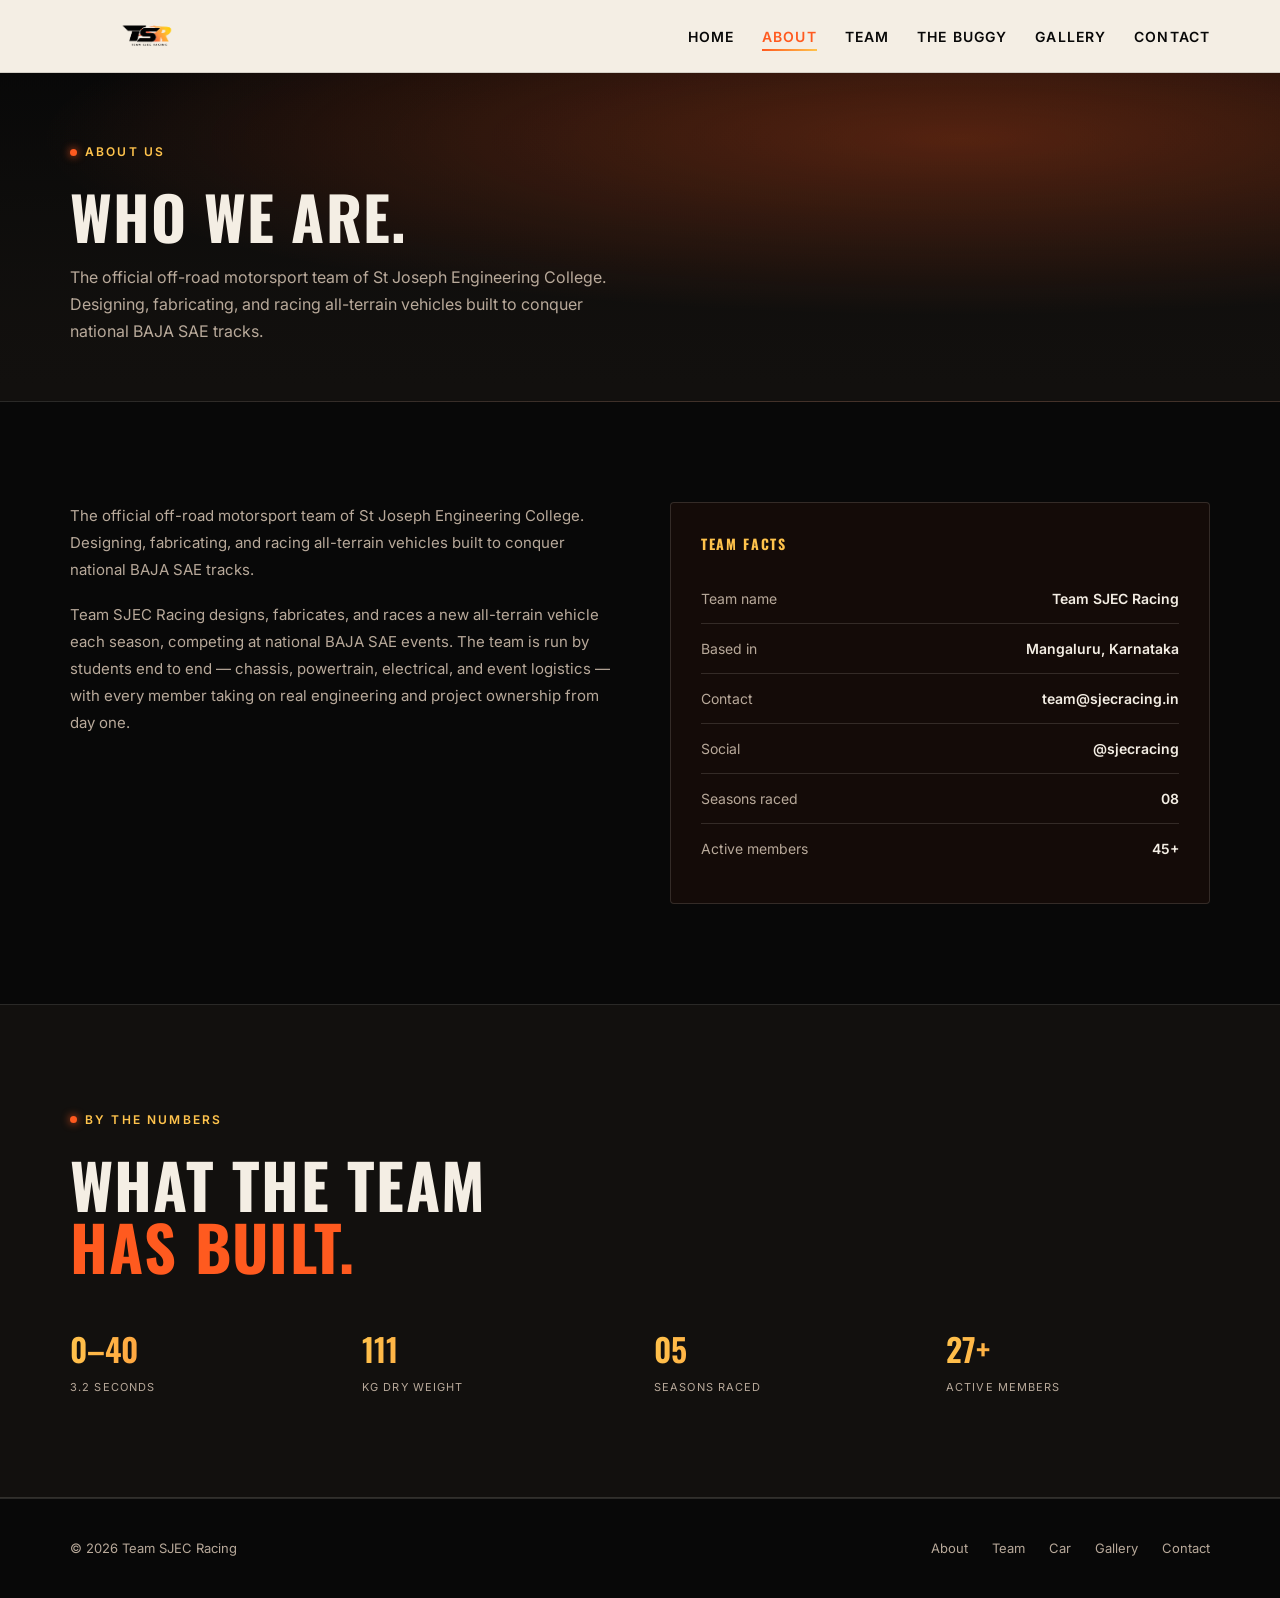
==== about.html @ 3e98de1a "Add files via upload" ====
<!DOCTYPE html>
<html lang="en">
<head>
  <meta charset="UTF-8">
  <meta name="viewport" content="width=device-width, initial-scale=1.0">
  <title>Team SJEC Racing — About</title>
  <link rel="preconnect" href="https://fonts.googleapis.com">
  <link href="https://fonts.googleapis.com/css2?family=Oswald:wght@400;500;600;700&family=Inter:wght@400;500;600&display=swap" rel="stylesheet">
  <link rel="stylesheet" href="style.css">
</head>
<body>

  <header>
    <div class="wrap">
      <nav>
        <a href="index.html" class="logo-link">
          <img src="logo.png" alt="Team SJEC Racing logo">
        </a>
        <ul class="navlinks">
          <li><a href="index.html">Home</a></li>
          <li><a href="about.html" class="active">About</a></li>
          <li><a href="team.html">Team</a></li>
          <li><a href="car.html">The Buggy</a></li>
          <li><a href="gallery.html">Gallery</a></li>
          <li><a href="contact.html">Contact</a></li>
        </ul>
      </nav>
    </div>
  </header>

  <section class="page-header">
    <div class="page-header-media">
      <video autoplay muted loop playsinline preload="none" aria-hidden="true">
        <source src="assets/videos/hero-loop.mp4" type="video/mp4">
      </video>
    </div>
    <div class="wrap">
      <div class="eyebrow"><span class="dot"></span> ABOUT US</div>
      <h1>Who we <span class="accent">are.</span></h1>
      <p class="lede" id="about-desc"></p>
    </div>
  </section>

  <section class="content-section">
    <div class="wrap about-grid">
      <div class="about-copy">
        <p id="about-copy-1"></p>
        <p id="about-copy-2"></p>
      </div>
      <div class="about-facts">
        <h3 style="font-size:14px; letter-spacing:0.12em; color: var(--gold); margin-bottom:20px;">TEAM FACTS</h3>
        <div class="fact-row"><span>Team name</span><b id="fact-name"></b></div>
        <div class="fact-row"><span>Based in</span><b id="fact-location"></b></div>
        <div class="fact-row"><span>Contact</span><b id="fact-email"></b></div>
        <div class="fact-row"><span>Social</span><b id="fact-social"></b></div>
        <div class="fact-row"><span>Seasons raced</span><b id="fact-seasons"></b></div>
        <div class="fact-row"><span>Active members</span><b id="fact-members"></b></div>
      </div>
    </div>
  </section>

  <section class="content-section gallery-section">
    <div class="wrap">
      <div class="section-heading">
        <div class="eyebrow"><span class="dot"></span> BY THE NUMBERS</div>
        <h2>What the team<br><span class="accent">has built.</span></h2>
      </div>
      <div class="stat-strip" id="about-stats" style="border-top:none; padding-top:0; margin-top:0;"></div>
    </div>
  </section>

  <footer>
    <div class="wrap footer-inner">
      <div id="footer-copy">© 2026 Team SJEC Racing</div>
      <div class="footer-links">
        <a href="about.html">About</a>
        <a href="team.html">Team</a>
        <a href="car.html">Car</a>
        <a href="gallery.html">Gallery</a>
        <a href="contact.html">Contact</a>
      </div>
    </div>
  </footer>

  <script src="data.js"></script>
  <script>
    document.getElementById('about-desc').textContent = TSR_DATA.team.description;
    document.getElementById('about-copy-1').textContent = TSR_DATA.team.description;
    document.getElementById('about-copy-2').textContent =
      `${TSR_DATA.team.name} designs, fabricates, and races a new all-terrain vehicle each season, competing at national BAJA SAE events. The team is run by students end to end — chassis, powertrain, electrical, and event logistics — with every member taking on real engineering and project ownership from day one.`;

    document.getElementById('fact-name').textContent = TSR_DATA.team.name;
    document.getElementById('fact-location').textContent = TSR_DATA.team.location;
    document.getElementById('fact-email').textContent = TSR_DATA.team.email;
    document.getElementById('fact-social').textContent = TSR_DATA.team.social;

    const seasons = TSR_DATA.team.stats.find(s => s.label.toLowerCase().includes('season'));
    const members = TSR_DATA.team.stats.find(s => s.label.toLowerCase().includes('member'));
    document.getElementById('fact-seasons').textContent = seasons ? seasons.value : '—';
    document.getElementById('fact-members').textContent = members ? members.value : '—';

    document.getElementById('about-stats').innerHTML = TSR_DATA.team.stats.map(stat => `
      <div class="stat">
        <b>${stat.value}</b>
        <span>${stat.label}</span>
      </div>
    `).join('');
  </script>
  <script src="motion.js"></script>
</body>
</html>
---- style.css ----
:root {
  --black: #080808;
  --charcoal: #12100e;
  --orange-hot: #FF5A1F;
  --orange-deep: #b93f16;
  --gold: #ffc34c;
  --cream: #F4EEE4;
  --muted: #B8A99A;
  --line: rgba(244, 238, 228, 0.14);
}

* {
  box-sizing: border-box;
  margin: 0;
  padding: 0;
}

body {
  background: var(--black);
  color: var(--cream);
  font-family: 'Inter', sans-serif;
  overflow-x: hidden;
  line-height: 1.5;
}

h1, h2, h3, h4, .display {
  font-family: 'Oswald', sans-serif;
  text-transform: uppercase;
  letter-spacing: 0.02em;
}

a {
  color: inherit;
  text-decoration: none;
}

.wrap {
  max-width: 1200px;
  margin: 0 auto;
  padding: 0 30px;
}

/* Header & Navigation */
header {
  position: sticky;
  top: 0;
  z-index: 100;
  background: var(--cream);
  backdrop-filter: blur(10px);
  border-bottom: 1px solid rgba(8, 8, 8, 0.14);
}

nav {
  display: flex;
  align-items: center;
  justify-content: space-between;
  padding: 12px 0;
}

.logo-link {
  display: flex;
  align-items: center;
  gap: 12px;
}

.logo-link img {
  height: 48px;
  width: 154px;
  object-fit: contain;
  display: block;
}

.logo-link span {
  display: none;
}

.navlinks {
  display: flex;
  gap: 28px;
  list-style: none;
}

.navlinks a {
  font-size: 14px;
  font-weight: 600;
  letter-spacing: 0.08em;
  text-transform: uppercase;
  color: var(--black);
  transition: color 0.2s ease;
}

.navlinks a:hover,
.navlinks a.active {
  color: var(--orange-hot);
}

/* Hero Section */
.hero {
  position: relative;
  padding: 80px 0 100px;
  background:
    radial-gradient(120% 90% at 75% 20%, rgba(255, 90, 31, 0.25), transparent 60%),
    radial-gradient(80% 60% at 100% 0%, var(--orange-deep) 0%, transparent 60%),
    linear-gradient(180deg, var(--black) 0%, var(--charcoal) 100%);
  border-bottom: 1px solid var(--line);
  overflow: hidden;
}

.hero-media {
  position: absolute;
  inset: 0;
  z-index: 0;
}

.hero-media img {
  width: 100%;
  height: 100%;
  object-fit: cover;
  opacity: 0.28;
  filter: grayscale(25%) contrast(1.05);
}

.hero-media::after {
  content: "";
  position: absolute;
  inset: 0;
  background:
    radial-gradient(120% 90% at 75% 20%, rgba(255, 90, 31, 0.35), transparent 60%),
    linear-gradient(180deg, rgba(11, 11, 11, 0.55) 0%, var(--charcoal) 92%);
}

.hero > .wrap {
  position: relative;
  z-index: 1;
}

.eyebrow {
  display: inline-flex;
  align-items: center;
  gap: 8px;
  font-size: 12px;
  letter-spacing: 0.18em;
  color: var(--gold);
  font-weight: 600;
  margin-bottom: 24px;
}

.eyebrow .dot {
  width: 7px;
  height: 7px;
  border-radius: 50%;
  background: var(--orange-hot);
  box-shadow: 0 0 8px var(--orange-hot);
}

.hero h1 {
  font-size: clamp(48px, 6vw, 76px);
  line-height: 1;
  font-weight: 700;
  max-width: 850px;
}

.hero h1 .accent {
  background: linear-gradient(100deg, var(--gold), var(--orange-hot));
  -webkit-background-clip: text;
  background-clip: text;
  color: transparent;
}

.hero p.lede {
  max-width: 520px;
  margin-top: 24px;
  font-size: 16px;
  color: var(--muted);
  line-height: 1.7;
}

.hero-ctas {
  display: flex;
  gap: 16px;
  margin-top: 36px;
}

.btn-primary {
  padding: 14px 28px;
  font-weight: 700;
  font-size: 13px;
  letter-spacing: 0.05em;
  text-transform: uppercase;
  background: linear-gradient(100deg, var(--orange-hot), var(--gold));
  color: #120803;
  border-radius: 3px;
  display: inline-block;
  transition: transform 0.15s ease, opacity 0.2s ease;
}

.btn-ghost {
  padding: 14px 28px;
  font-weight: 700;
  font-size: 13px;
  letter-spacing: 0.05em;
  text-transform: uppercase;
  border: 1px solid var(--line);
  color: var(--cream);
  border-radius: 3px;
  display: inline-block;
  transition: background 0.2s ease;
}

.btn-primary:hover { opacity: 0.92; transform: translateY(-1px); }
.btn-ghost:hover { background: rgba(255, 255, 255, 0.05); }

/* Quick Stats Bar */
.stat-strip {
  display: grid;
  grid-template-columns: repeat(auto-fit, minmax(130px, 1fr));
  gap: 28px;
  margin-top: 60px;
  padding-top: 32px;
  border-top: 1px solid var(--line);
}

.stat b {
  display: block;
  font-family: 'Oswald';
  font-size: 32px;
  font-weight: 600;
  background: linear-gradient(100deg, var(--gold), var(--orange-hot));
  -webkit-background-clip: text;
  background-clip: text;
  color: transparent;
}

.stat span {
  font-size: 11px;
  letter-spacing: 0.1em;
  color: var(--muted);
  text-transform: uppercase;
}

/* Feature Spotlight Grid */
.spotlight {
  padding: 90px 0;
  background: var(--charcoal);
  border-bottom: 1px solid var(--line);
}

.spotlight-grid {
  display: grid;
  grid-template-columns: 1.1fr 0.9fr;
  gap: 50px;
  align-items: center;
}

.spotlight-image {
  position: relative;
  min-height: 420px;
  border: 1px solid var(--line);
  border-radius: 4px;
  overflow: hidden;
  background:
    linear-gradient(135deg, rgba(255, 90, 31, 0.2), transparent 45%),
    repeating-linear-gradient(135deg, rgba(244, 238, 228, 0.06) 0 1px, transparent 1px 18px),
    #0d0d0c;
  display: flex;
  flex-direction: column;
  justify-content: space-between;
  padding: 34px;
}

.spotlight-image img {
  position: absolute;
  inset: 0;
  width: 100%;
  height: 100%;
  object-fit: cover;
  z-index: 0;
}

.spotlight-image.has-photo::before {
  content: "";
  position: absolute;
  inset: 0;
  z-index: 1;
  background: linear-gradient(180deg, rgba(11, 11, 11, 0) 40%, rgba(11, 11, 11, 0.85) 100%);
}

.spotlight-image.has-photo .machine-number,
.spotlight-image.has-photo .machine-label {
  position: relative;
  z-index: 2;
}

.spotlight-image.has-photo .machine-number {
  font-size: clamp(56px, 9vw, 110px);
}

.machine-number {
  font-family: 'Oswald', sans-serif;
  font-size: clamp(100px, 18vw, 220px);
  line-height: 0.8;
  color: var(--cream);
  letter-spacing: -0.02em;
}

.machine-number span {
  color: var(--orange-hot);
}

.machine-label {
  align-self: flex-end;
  max-width: 180px;
  color: var(--gold);
  font-size: 11px;
  font-weight: 600;
  letter-spacing: 0.15em;
  line-height: 1.5;
  text-align: right;
}

.content-section {
  padding: 100px 0;
  background: var(--black);
  border-bottom: 1px solid var(--line);
}

.section-heading {
  margin-bottom: 48px;
}

.section-heading h2,
.contact-section h2 {
  font-size: clamp(38px, 5vw, 62px);
  line-height: 1;
}

.section-heading .accent,
.contact-section .accent {
  color: var(--orange-hot);
}

.member-grid,
.gallery-grid {
  display: grid;
  grid-template-columns: repeat(3, 1fr);
  gap: 16px;
}

.member-card,
.field-card {
  border: 1px solid var(--line);
  background: var(--charcoal);
  overflow: hidden;
}

.field-photo {
  position: relative;
  aspect-ratio: 4 / 3;
  background: #161412;
  overflow: hidden;
}

.field-photo img {
  width: 100%;
  height: 100%;
  object-fit: cover;
  display: block;
  transition: transform 0.4s ease;
}

.field-card:hover .field-photo img {
  transform: scale(1.04);
}

.field-photo .field-number {
  position: absolute;
  top: 14px;
  left: 14px;
  padding: 4px 10px;
  background: rgba(11, 11, 11, 0.7);
  border: 1px solid rgba(244, 238, 228, 0.25);
  border-radius: 3px;
}

.field-card-body {
  padding: 22px 24px 26px;
}

.member-card {
  display: flex;
  flex-direction: column;
}

.card-index,
.card-subteam,
.field-number {
  color: var(--gold);
  font-size: 11px;
  font-weight: 600;
  letter-spacing: 0.12em;
  text-transform: uppercase;
}

.member-card h3 {
  margin-top: 42px;
  font-size: 25px;
}

.field-card h3 {
  margin-top: 0;
  font-size: 20px;
}

.member-card p,
.field-card p,
.contact-copy p {
  color: var(--muted);
  font-size: 14px;
  line-height: 1.7;
}

.member-card p {
  margin: 12px 0 24px;
}

.card-subteam {
  margin-top: auto;
  color: var(--orange-hot);
}

.gallery-section {
  background: var(--charcoal);
}

.field-photo.no-photo {
  display: flex;
  align-items: flex-end;
  padding: 22px;
  background: linear-gradient(145deg, rgba(255, 90, 31, 0.16), transparent 50%), #161412;
}

.field-card-2 .field-photo.no-photo { background: linear-gradient(145deg, rgba(255, 195, 76, 0.14), transparent 50%), #161412; }
.field-card-3 .field-photo.no-photo { background: linear-gradient(145deg, rgba(244, 238, 228, 0.1), transparent 50%), #161412; }

.field-number {
  font-family: 'Oswald', sans-serif;
  font-size: 42px;
  color: var(--orange-hot);
}

.field-card h3 {
  margin: 0 0 10px;
}

.contact-section {
  padding: 100px 0;
  background: var(--orange-hot);
  color: #120803;
}

.contact-section .eyebrow,
.contact-section .contact-copy p {
  color: #3f1609;
}

.contact-section .eyebrow .dot {
  background: #3f1609;
  box-shadow: none;
}

.contact-inner {
  display: grid;
  grid-template-columns: 1fr 0.8fr;
  gap: 80px;
  align-items: end;
}

.contact-copy p {
  margin-bottom: 28px;
  max-width: 430px;
}

.contact-section .btn-primary {
  background: #120803;
  color: var(--cream);
}

.spec-table {
  background: rgba(255, 90, 31, 0.05);
  border: 1px solid var(--line);
  border-radius: 4px;
  padding: 30px;
}

.spec-table h3 {
  font-size: 14px;
  letter-spacing: 0.12em;
  color: var(--gold);
  margin-bottom: 20px;
}

.spec-row {
  display: flex;
  justify-content: space-between;
  padding: 12px 0;
  border-bottom: 1px solid var(--line);
  font-size: 14px;
}

.spec-row:last-child { border-bottom: none; }
.spec-row span { color: var(--muted); }
.spec-row b { color: var(--cream); font-weight: 600; }

/* Interior page header (About / Team / Car / Gallery / Contact) */
.page-header {
  position: relative;
  padding: 64px 0 56px;
  background:
    radial-gradient(120% 90% at 75% 20%, rgba(255, 90, 31, 0.2), transparent 60%),
    linear-gradient(180deg, var(--black) 0%, var(--charcoal) 100%);
  border-bottom: 1px solid var(--line);
}

.page-header h1 {
  font-size: clamp(38px, 5vw, 60px);
  line-height: 1.02;
  font-weight: 700;
  max-width: 750px;
}

.page-header .lede {
  max-width: 560px;
  margin-top: 18px;
  font-size: 16px;
  color: var(--muted);
  line-height: 1.7;
}

/* Home page teaser grid */
.teaser-grid {
  display: grid;
  grid-template-columns: repeat(4, 1fr);
  gap: 16px;
}

.teaser-card {
  padding: 28px 24px;
  border: 1px solid var(--line);
  background: var(--charcoal);
  display: flex;
  flex-direction: column;
  min-height: 190px;
  transition: border-color 0.2s ease, transform 0.15s ease;
}

.teaser-card:hover {
  border-color: var(--orange-hot);
  transform: translateY(-2px);
}

.teaser-card h3 {
  font-size: 20px;
  margin-top: 40px;
}

.teaser-card p {
  color: var(--muted);
  font-size: 13px;
  line-height: 1.6;
  margin-top: 10px;
  flex: 1;
}

.teaser-card .teaser-go {
  margin-top: 16px;
  font-size: 12px;
  font-weight: 600;
  letter-spacing: 0.08em;
  text-transform: uppercase;
  color: var(--orange-hot);
}

/* About page layout */
.about-grid {
  display: grid;
  grid-template-columns: 1fr 1fr;
  gap: 60px;
  align-items: start;
}

.about-copy p {
  color: var(--muted);
  font-size: 15px;
  line-height: 1.8;
  margin-bottom: 18px;
}

.about-facts {
  border: 1px solid var(--line);
  background: rgba(255, 90, 31, 0.05);
  border-radius: 4px;
  padding: 30px;
}

.about-facts .fact-row {
  display: flex;
  justify-content: space-between;
  padding: 14px 0;
  border-bottom: 1px solid var(--line);
  font-size: 14px;
}

.about-facts .fact-row:last-child { border-bottom: none; }
.about-facts .fact-row span { color: var(--muted); }
.about-facts .fact-row b { color: var(--cream); font-weight: 600; }

/* Contact standalone page */
.contact-page-section {
  padding: 100px 0;
  background: var(--orange-hot);
  color: #120803;
}

.contact-page-section .eyebrow,
.contact-page-section .contact-copy p {
  color: #3f1609;
}

.contact-page-section .eyebrow .dot {
  background: #3f1609;
  box-shadow: none;
}

.contact-page-section h1 {
  font-size: clamp(38px, 5vw, 60px);
  line-height: 1.02;
}

.contact-page-inner {
  display: grid;
  grid-template-columns: 1fr 0.8fr;
  gap: 80px;
  align-items: end;
}

.contact-details {
  margin-top: 24px;
  display: flex;
  flex-direction: column;
  gap: 10px;
  font-size: 14px;
  color: #3f1609;
}

/* Footer */
footer {
  padding: 40px 0;
  background: var(--black);
  border-top: 1px solid var(--line);
}

.footer-inner {
  display: flex;
  justify-content: space-between;
  align-items: center;
  font-size: 13px;
  color: var(--muted);
}

.footer-links {
  display: flex;
  gap: 24px;
}

@media (max-width: 860px) {
  .navlinks { display: none; }
  .spotlight-grid { grid-template-columns: 1fr; }
  .spotlight-image { min-height: 280px; }
  .member-grid, .gallery-grid, .contact-inner { grid-template-columns: 1fr; }
  .contact-inner { gap: 36px; }
  .footer-inner { flex-direction: column; gap: 20px; text-align: center; }
  .teaser-grid { grid-template-columns: repeat(2, 1fr); }
  .about-grid { grid-template-columns: 1fr; gap: 36px; }
  .contact-page-inner { grid-template-columns: 1fr; gap: 36px; }
}

@media (max-width: 520px) {
  .teaser-grid { grid-template-columns: 1fr; }
}

@media (max-width: 520px) {
  .wrap { padding: 0 20px; }
  .hero { padding: 60px 0 70px; }
  .hero-ctas { flex-direction: column; align-items: stretch; }
  .hero-ctas a { text-align: center; }
  .spotlight, .content-section, .contact-section { padding: 70px 0; }
  .spotlight-image { min-height: 240px; padding: 24px; }
  .spec-table { padding: 22px; }
  .spec-row { gap: 20px; }
  .spec-row b { text-align: right; }
}

/* ============================================================
   DYNAMIC / MOTION LAYER
   Added on top of the original design — same colors, same logo,
   just a more alive, modern-feeling site.
   ============================================================ */

/* ---------- Scroll progress bar ---------- */
.scroll-progress {
  position: fixed;
  top: 0;
  left: 0;
  height: 3px;
  width: 0%;
  background: linear-gradient(90deg, var(--gold), var(--orange-hot));
  box-shadow: 0 0 10px rgba(255, 90, 31, 0.6);
  z-index: 300;
  transition: width 0.08s linear;
}

/* ---------- Header motion ---------- */
header {
  transition: padding 0.3s ease, box-shadow 0.3s ease;
}

header.scrolled {
  box-shadow: 0 8px 30px rgba(0, 0, 0, 0.18);
}

header.scrolled nav {
  padding: 8px 0;
}

.logo-link img {
  transition: height 0.3s ease, width 0.3s ease;
}

header.scrolled .logo-link img {
  height: 38px;
  width: 122px;
}

.navlinks a {
  position: relative;
}

.navlinks a::after {
  content: "";
  position: absolute;
  left: 0;
  right: 0;
  bottom: -6px;
  height: 2px;
  background: linear-gradient(90deg, var(--orange-hot), var(--gold));
  transform: scaleX(0);
  transform-origin: left;
  transition: transform 0.25s ease;
}

.navlinks a:hover::after,
.navlinks a.active::after {
  transform: scaleX(1);
}

/* ---------- Mobile nav toggle (hamburger) ---------- */
.nav-toggle {
  display: none;
  flex-direction: column;
  justify-content: center;
  align-items: center;
  gap: 5px;
  width: 40px;
  height: 40px;
  background: transparent;
  border: none;
  cursor: pointer;
  z-index: 210;
}

.nav-toggle span {
  display: block;
  width: 22px;
  height: 2px;
  background: var(--black);
  border-radius: 2px;
  transition: transform 0.3s ease, opacity 0.3s ease;
}

.nav-toggle.open span:nth-child(1) {
  transform: translateY(7px) rotate(45deg);
}
.nav-toggle.open span:nth-child(2) {
  opacity: 0;
}
.nav-toggle.open span:nth-child(3) {
  transform: translateY(-7px) rotate(-45deg);
}

.nav-scrim {
  position: fixed;
  inset: 0;
  background: rgba(8, 8, 8, 0.55);
  opacity: 0;
  pointer-events: none;
  transition: opacity 0.3s ease;
  z-index: 190;
}

.nav-scrim.show {
  opacity: 1;
  pointer-events: auto;
}

body.nav-locked {
  overflow: hidden;
}

/* ---------- Scroll reveal ---------- */
.reveal {
  opacity: 0;
  transform: translateY(28px);
  transition: opacity 0.7s cubic-bezier(0.16, 1, 0.3, 1), transform 0.7s cubic-bezier(0.16, 1, 0.3, 1);
  will-change: opacity, transform;
}

.reveal.is-visible {
  opacity: 1;
  transform: translateY(0);
}

/* ---------- Count-up pop (for non-numeric stats) ---------- */
.count-pop {
  animation: countPop 0.5s cubic-bezier(0.34, 1.56, 0.64, 1);
}

@keyframes countPop {
  0% { transform: scale(0.6); opacity: 0; }
  100% { transform: scale(1); opacity: 1; }
}

/* ---------- Hero video background ---------- */
.hero-media {
  transition: transform 0.1s linear;
}

.hero-media video,
.hero-media img {
  width: 100%;
  height: 100%;
  object-fit: cover;
  opacity: 0.34;
  filter: grayscale(15%) contrast(1.05);
}

/* ---------- Page header background video (interior pages) ---------- */
.page-header {
  overflow: hidden;
}

.page-header-media {
  position: absolute;
  inset: 0;
  z-index: 0;
}

.page-header-media video {
  width: 100%;
  height: 100%;
  object-fit: cover;
  opacity: 0.22;
  filter: grayscale(30%) contrast(1.05);
}

.page-header-media::after {
  content: "";
  position: absolute;
  inset: 0;
  background:
    radial-gradient(120% 90% at 75% 20%, rgba(255, 90, 31, 0.22), transparent 60%),
    linear-gradient(180deg, rgba(8, 8, 8, 0.35) 0%, var(--charcoal) 96%);
}

.page-header > .wrap {
  position: relative;
  z-index: 1;
}

/* ---------- Magnetic buttons ---------- */
.btn-primary,
.btn-ghost {
  transition: transform 0.15s ease, opacity 0.2s ease, background 0.2s ease;
}

/* ---------- Video reel showcase ---------- */
.reel-section {
  padding: 100px 0;
  background: var(--charcoal);
  border-bottom: 1px solid var(--line);
}

.reel-grid {
  display: grid;
  grid-template-columns: repeat(2, 1fr);
  gap: 22px;
}

.reel-card {
  position: relative;
  aspect-ratio: 16 / 10;
  border-radius: 6px;
  overflow: hidden;
  border: 1px solid var(--line);
  background: #0d0d0c;
  cursor: pointer;
}

.reel-card video {
  position: absolute;
  inset: 0;
  width: 100%;
  height: 100%;
  object-fit: cover;
  display: block;
}

.reel-card::before {
  content: "";
  position: absolute;
  inset: 0;
  z-index: 1;
  background: linear-gradient(180deg, rgba(8, 8, 8, 0.05) 0%, rgba(8, 8, 8, 0.85) 100%);
  transition: opacity 0.3s ease;
  pointer-events: none;
}

.reel-card.is-playing::before {
  opacity: 0.35;
}

.reel-info {
  position: absolute;
  left: 0;
  right: 0;
  bottom: 0;
  z-index: 2;
  padding: 22px 24px;
  pointer-events: none;
}

.reel-info .card-index {
  display: block;
  margin-bottom: 8px;
}

.reel-info h3 {
  font-size: 22px;
  margin: 0 0 4px;
}

.reel-info p {
  color: var(--muted);
  font-size: 13px;
}

.reel-play {
  position: absolute;
  top: 50%;
  left: 50%;
  transform: translate(-50%, -50%);
  z-index: 3;
  width: 62px;
  height: 62px;
  border-radius: 50%;
  border: none;
  background: linear-gradient(100deg, var(--orange-hot), var(--gold));
  display: flex;
  align-items: center;
  justify-content: center;
  cursor: pointer;
  box-shadow: 0 8px 30px rgba(255, 90, 31, 0.35);
  transition: transform 0.25s ease, opacity 0.25s ease;
}

.reel-play svg {
  width: 20px;
  height: 20px;
  fill: #120803;
  margin-left: 3px;
}

.reel-card.is-playing .reel-play {
  opacity: 0;
  transform: translate(-50%, -50%) scale(0.7);
  pointer-events: none;
}

.reel-card:hover .reel-play {
  transform: translate(-50%, -50%) scale(1.08);
}

.reel-badge {
  position: absolute;
  top: 16px;
  left: 16px;
  z-index: 2;
  display: inline-flex;
  align-items: center;
  gap: 6px;
  padding: 5px 10px;
  background: rgba(8, 8, 8, 0.55);
  border: 1px solid rgba(244, 238, 228, 0.2);
  border-radius: 3px;
  font-size: 10px;
  font-weight: 700;
  letter-spacing: 0.1em;
  color: var(--cream);
}

.reel-badge .rec-dot {
  width: 6px;
  height: 6px;
  border-radius: 50%;
  background: var(--orange-hot);
  box-shadow: 0 0 6px var(--orange-hot);
  animation: recPulse 1.4s infinite;
}

@keyframes recPulse {
  0%, 100% { opacity: 1; }
  50% { opacity: 0.25; }
}

/* ---------- Reduced motion ---------- */
@media (prefers-reduced-motion: reduce) {
  .reveal { transition: none; opacity: 1; transform: none; }
  .count-pop { animation: none; }
  .hero-media, header, .logo-link img { transition: none; }
}

@media (max-width: 860px) {
  .nav-toggle { display: flex; }

  .navlinks {
    display: flex;
    position: fixed;
    top: 0;
    right: 0;
    height: 100vh;
    width: min(78vw, 320px);
    background: var(--cream);
    flex-direction: column;
    justify-content: center;
    align-items: flex-start;
    gap: 26px;
    padding: 40px;
    transform: translateX(100%);
    transition: transform 0.35s cubic-bezier(0.16, 1, 0.3, 1);
    z-index: 200;
    box-shadow: -10px 0 40px rgba(0, 0, 0, 0.25);
  }

  .navlinks.open {
    transform: translateX(0);
  }

  .navlinks a {
    font-size: 18px;
  }

  .reel-grid { grid-template-columns: 1fr; }
}

@media (max-width: 520px) {
  .reel-section { padding: 70px 0; }
}

.reel-card-wide {
  aspect-ratio: 21 / 9;
}

@media (max-width: 700px) {
  .reel-card-wide { aspect-ratio: 4 / 3; }
}
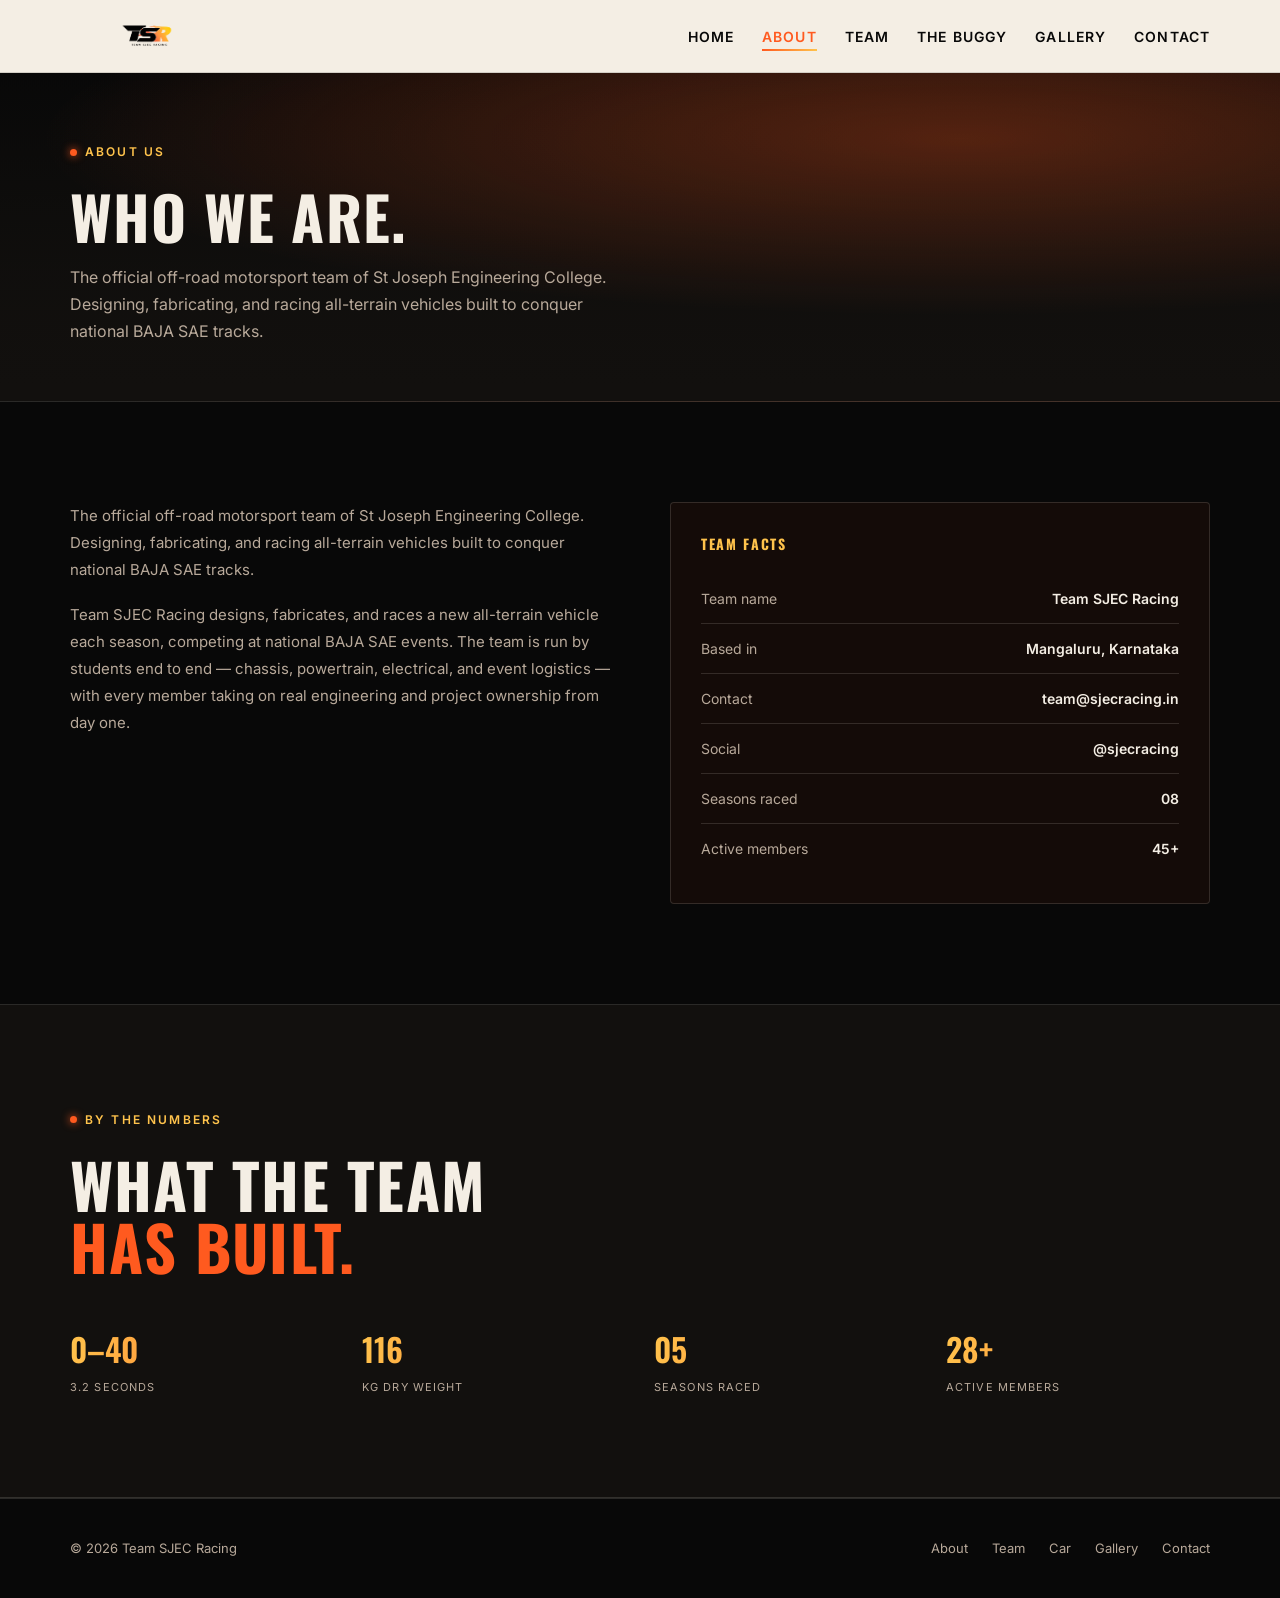
==== commit 2a420197: "Update about.html" ====
--- a/about.html
+++ b/about.html
@@ -31,7 +31,7 @@
   <section class="page-header">
     <div class="page-header-media">
       <video autoplay muted loop playsinline preload="none" aria-hidden="true">
-        <source src="assets/videos/hero-loop.mp4" type="video/mp4">
+        <source src="hero-loop.mp4" type="video/mp4">
       </video>
     </div>
     <div class="wrap">
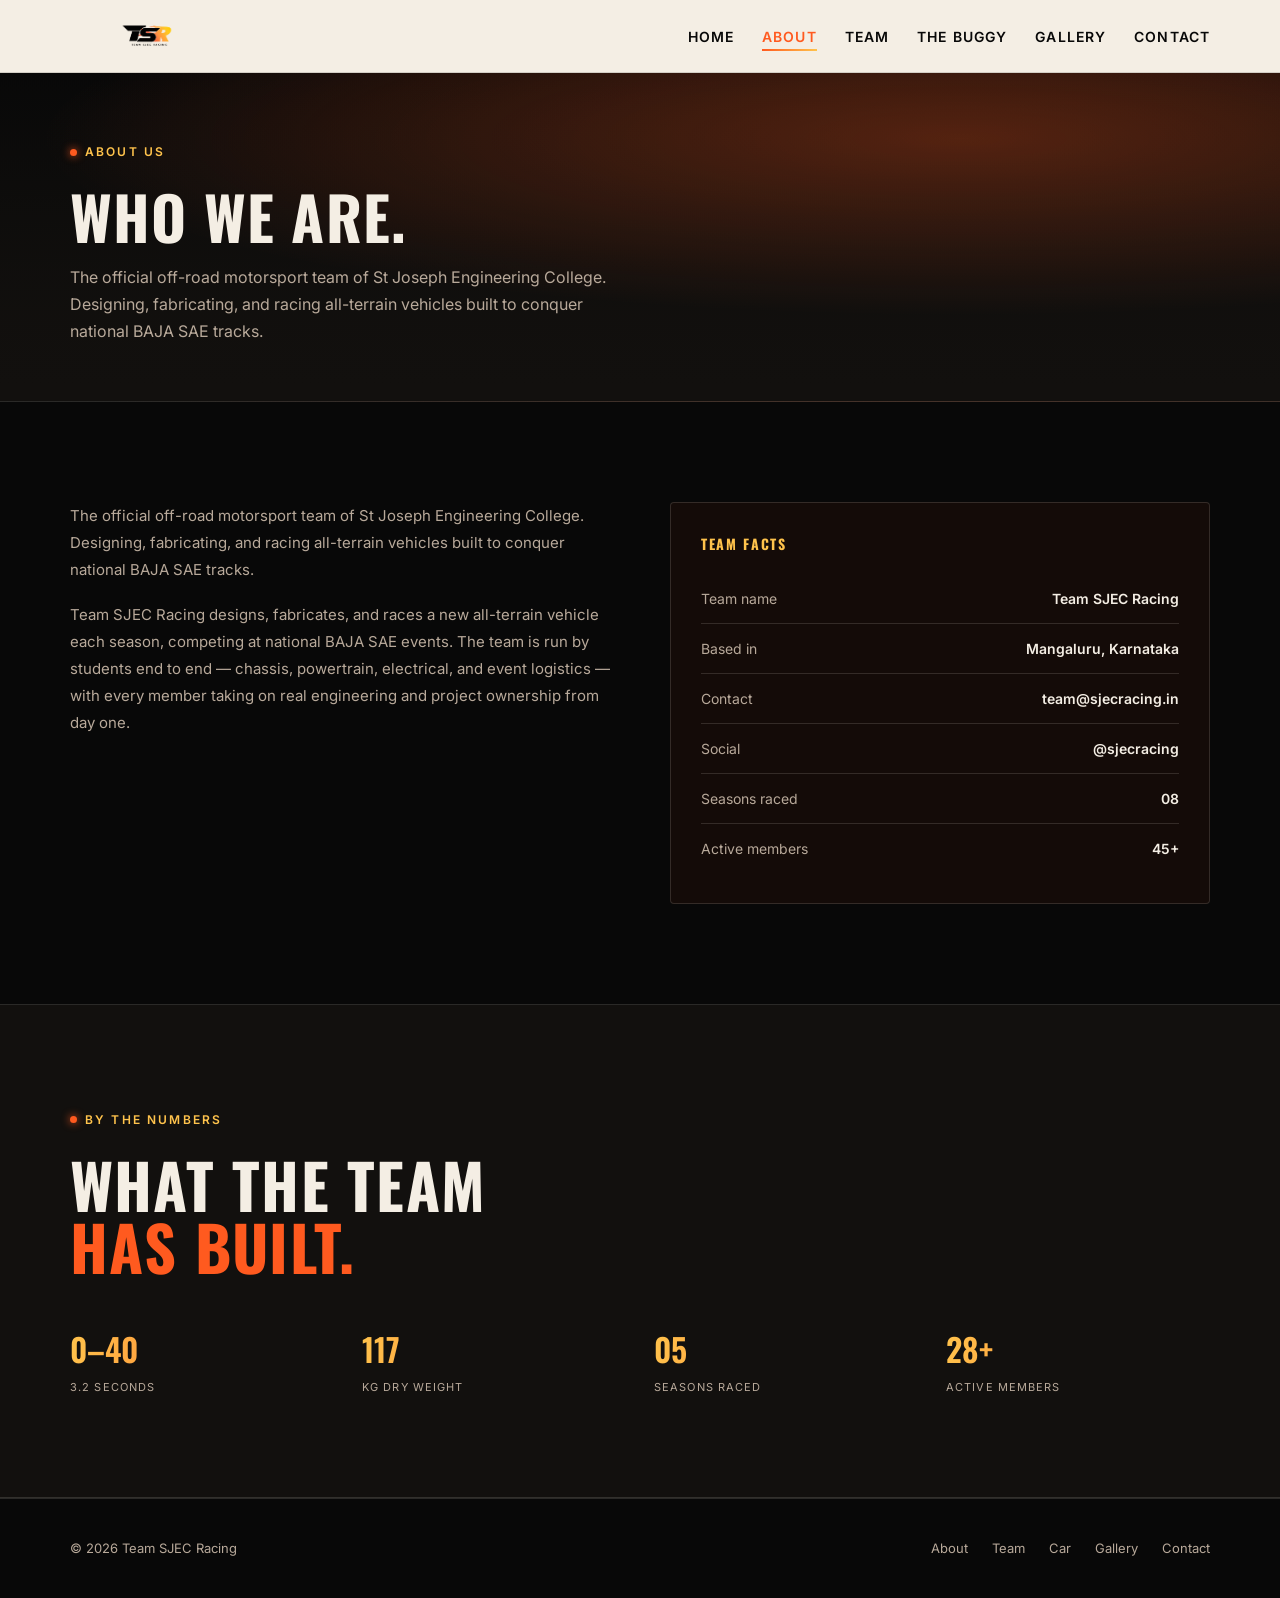
==== commit 7a468110: "Update about.html" ====
(no text change in the page or its own stylesheets)
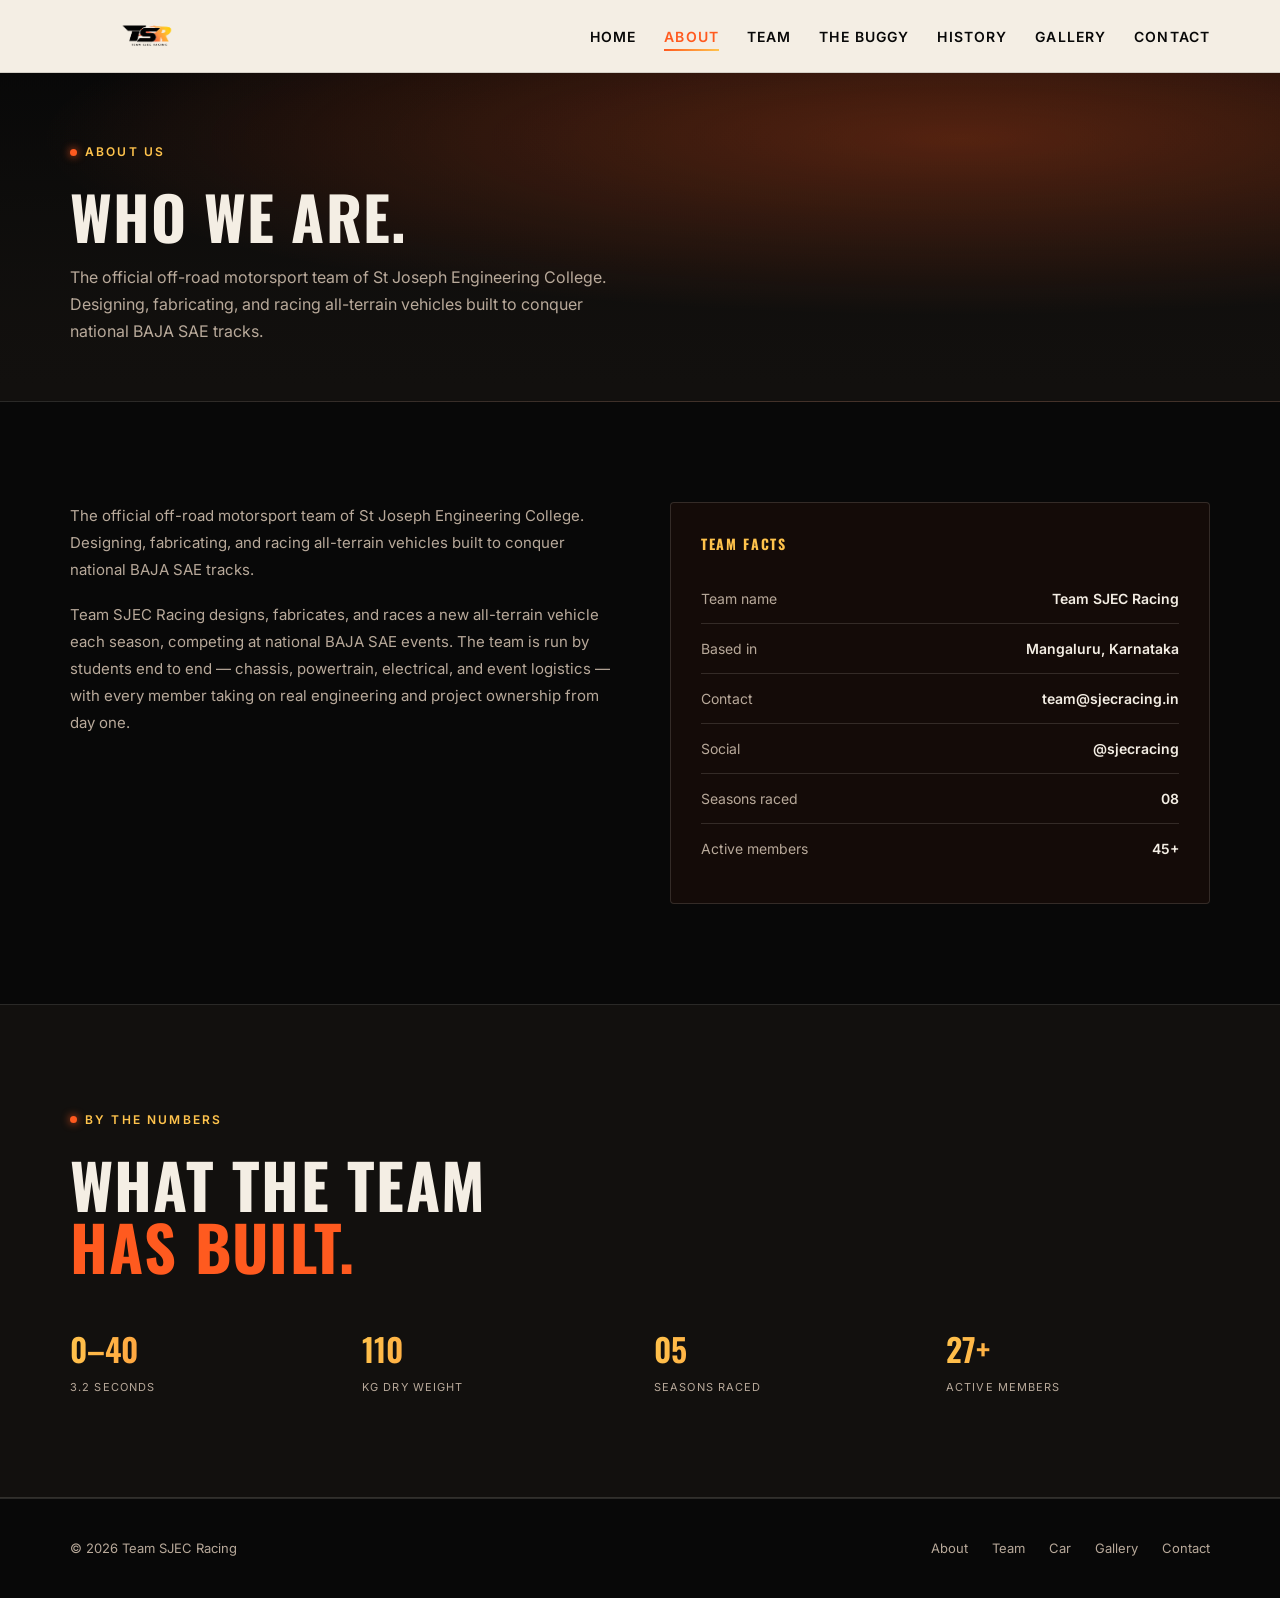
==== commit 6e755ba8: "Add History link to navigation menu" ====
--- a/about.html
+++ b/about.html
@@ -21,6 +21,7 @@
           <li><a href="about.html" class="active">About</a></li>
           <li><a href="team.html">Team</a></li>
           <li><a href="car.html">The Buggy</a></li>
+          <li><a href="history.html">History</a></li>
           <li><a href="gallery.html">Gallery</a></li>
           <li><a href="contact.html">Contact</a></li>
         </ul>
--- a/style.css
+++ b/style.css
@@ -1038,7 +1038,7 @@
   .hero-media, header, .logo-link img { transition: none; }
 }
 
-@media (max-width: 860px) {
+@media (max-width: 860px) {header { z-index: 300; }
   .nav-toggle { display: flex; }
 
   .navlinks {
@@ -1081,4 +1081,4 @@
 
 @media (max-width: 700px) {
   .reel-card-wide { aspect-ratio: 4 / 3; }
-}+}
